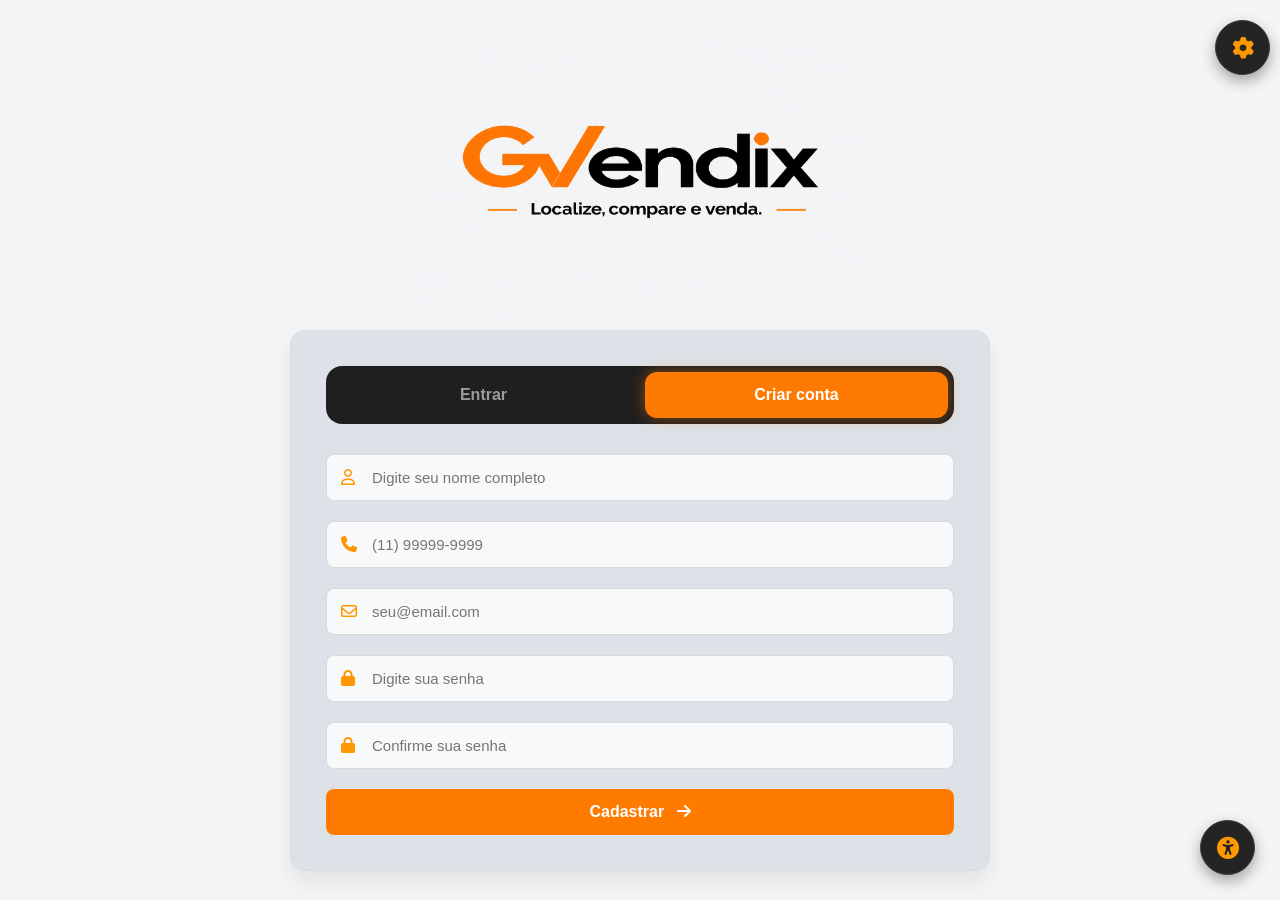
==== FRONT/view/html/cadastroClaro.html @ 5c5d2b64 "Subindo as telasde cadastro e login com temas claro e escuro e botões de acessibilidade funcionando." ====
<!DOCTYPE html>
<html lang="pt-br">

<head>
    <meta charset="UTF-8">
    <meta name="viewport" content="width=device-width, initial-scale=1.0">

    <title>Cadastro Claro</title>

    <link rel="stylesheet" href="../css/cadastroClaro.css">
    <link rel="stylesheet" href="../css/mensagens.css">
    <link rel="stylesheet" href="../css/mudarTema.css">
    <link rel="stylesheet" href="../css/acessibilidade.css">

    <link rel="stylesheet" href="https://cdnjs.cloudflare.com/ajax/libs/font-awesome/6.5.1/css/all.min.css">

    <script src="../js/mascaras.js" defer></script>
    <script src="../../../BACK/validation/validacoes.js" defer></script>
    <script src="../js/mudarTema.js" defer></script>
    <script src="../js/acessibilidade.js" defer></script>
</head>

<body>
    <section class="mudarTema">

        <button id="btnConfig">
            <i class="fa-solid fa-gear"></i>
        </button>

        <div id="menuTema">
            <a href="./cadastroClaro.html">
                <i class="fa-solid fa-sun"></i>
                Tema Claro
            </a>

            <a href="./indexEscuro.html">
                <i class="fa-solid fa-moon"></i>
                Tema Escuro
            </a>
        </div>

    </section>

    <section class="acessibilidade">

        <button id="btnAcessibilidade">
            <i id="iconeAcess" class="fa-solid fa-universal-access"></i>
        </button>

        <div id="menuAcessibilidade">

            <h3>Acessibilidade</h3>

            <button id="btnLeitura">
                <i class="fa-solid fa-volume-high"></i>
                Leitura por voz
            </button>

            <button id="btnAumentar">
                <i class="fa-solid fa-plus"></i>
                Aumentar elementos
            </button>

            <button id="btnDiminuir">
                <i class="fa-solid fa-minus"></i>
                Diminuir elementos
            </button>

            <button id="btnSaturacao">
                <i class="fa-solid fa-circle-half-stroke"></i>
                Saturação
            </button>

        </div>

    </section>

    <main class="container">

        <section class="logo">
            <img id="logoClara" src="../logoClara.png" alt="Logo da gvendix claro">
        </section>

        <section id="formulario">

            <div class="botoes">
                <a href="../html/loginClaro.html" class="btn entrar">Entrar</a>
                <a href="../html/cadastroClaro.html" class="btn criarConta ativo">Criar conta</a>
            </div>

            <form>
                <div class="input-box">
                    <i class="fa-regular fa-user"></i>
                    <input type="text" placeholder="Digite seu nome completo">
                </div>

                <div class="input-box">
                    <i class="fa-solid fa-phone"></i>
                    <input type="tel" id="telefone" maxlength="15" placeholder="(11) 99999-9999">
                </div>

                <div class="input-box">
                    <i class="fa-regular fa-envelope"></i>
                    <input type="email" placeholder="seu@email.com">
                </div>

                <div class="input-box">
                    <i class="fa-solid fa-lock"></i>
                    <input type="password" placeholder="Digite sua senha">

                </div>

                <div class="input-box">
                    <i class="fa-solid fa-lock"></i>
                    <input type="password" placeholder="Confirme sua senha">

                </div>

                <button id="btnCadastrar">
                    Cadastrar
                    <i class="fa-solid fa-arrow-right"></i>
                </button>

            </form>

        </section>

    </main>

</body>

</html>
---- FRONT/view/css/cadastroClaro.css ----
* {
    margin: 0;
    padding: 0;
    box-sizing: border-box;
    font-family: "Inter", sans-serif;
}

body {
    min-height: 100vh;

    display: flex;
    justify-content: center;
    align-items: center;

    background-color: #F4F5F7;
    padding: 20px;
}

.container {
    width: 100%;
    max-width: 700px;
}

.logo {
    display: flex;
    justify-content: center;
    width: 100%;
    height: 300px;
}

.logo #logoClara{
    width: 450px;
    height: 300px;
}

.titulo {
    text-align: center;
    margin-bottom: 25px;
}

.titulo h1 {
    font-size: 40px;
    color: #2C2C2C;
    margin-bottom: 8px;
}

.titulo p {
    color: #6B7280;
    font-size: 15px;
}

.botoes {
    display: flex;
    gap: 10px;

    background: #1f1f1f;
    padding: 6px;
    border-radius: 16px;

    margin-bottom: 30px;
}

.btn {
    flex: 1;

    text-decoration: none;

    text-align: center;

    padding: 14px 0;

    border-radius: 12px;

    font-weight: 600;
    font-size: 16px;

    transition: .3s;
}

.entrar {
    background: transparent;
    color: #9c9c9c;
}

.entrar:hover {
    background: #2d2d2d;
}

.ativo {
    background: #ff7a00;
    color: white;

    box-shadow: 0 0 15px rgba(255, 122, 0, .45);
}

.ativo:hover {
    background: #ff8b1f;
}

#formulario{
    background: #DDE2E8;
    border: 1px solid #D9DDE3;
    box-shadow: 0 12px 25px rgba(0,0,0,.08);
    padding: 35px;

    border-radius: 15px;
}

form {
    display: flex;
    flex-direction: column;
}

legend {
    text-align: center;

    color: white;

    font-size: 25px;
    font-weight: bold;

    margin-bottom: 25px;
}

legend i {
    margin-right: 8px;
}

.input-box {
    position: relative;
    width: 100%;
    margin-bottom: 20px;
}

.input-box input {
    width: 100%;

    padding: 14px 45px;

    border: none;
    border-radius: 8px;

    outline: none;

    font-size: 15px;
    background: #F8F9FA;
    border: 1px solid #D9D9D9;

}

.input-box i {
    position: absolute;

    top: 50%;
    transform: translateY(-50%);

    color: #ff9800;
}

.input-box i:first-child {
    left: 15px;
}

#btnCadastrar {
    width: 100%;

    padding: 14px;

    border: none;
    border-radius: 8px;

    background-color: #ff7b00;

    color: white;

    font-size: 16px;
    font-weight: bold;

    cursor: pointer;

    transition: 0.3s;
}

#btnCadastrar:hover {
    background-color: #e96f00;
}

#btnCadastrar i {
    margin-left: 8px;
}
---- FRONT/view/css/mensagens.css ----
.alert {
    color: white;
    padding: 20px;
    margin-bottom: 5px;
}

.alert.alert-danger {background-color: #f44336;}
.alert.alert-success {background-color: #4CAF50;}
.alert.alert-info {background-color: #2196F3;}
.alert.alert-warning {background-color: #ff9800;}

.closebtn {
    font-weight: bold;
    float: right;
    font-size: 22px;
    line-height: 20px;
    cursor: pointer;
    transition: 0.3s;
}

.closebtn:hover {
    color: black;
}
---- FRONT/view/css/mudarTema.css ----
.mudarTema {
    position: fixed;
    top: 20px;
    right: 10px;
    z-index: 1000;
}

/* Botão da engrenagem */
#btnConfig {
    width: 55px;
    height: 55px;

    display: flex;
    justify-content: center;
    align-items: center;

    border: none;
    border-radius: 50%;

    background: #242424;
    border: 1px solid #3A3A3A;

    color: #FF9800;

    font-size: 22px;

    cursor: pointer;

    box-shadow: 0 6px 15px rgba(0, 0, 0, .35);

    transition: .3s;
}

#btnConfig:hover {
    background: #303030;
    transform: rotate(90deg);
}

/* Menu */
#menuTema {
    position: absolute;

    top: 70px;
    right: 0;

    width: 200px;

    background: #242424;

    border: 1px solid #3A3A3A;

    border-radius: 12px;

    overflow: hidden;

    display: none;

    box-shadow: 0 10px 25px rgba(0, 0, 0, .4);
}

/* Título */
#menuTema h3 {
    padding: 15px;

    color: white;

    font-size: 15px;

    border-bottom: 1px solid #3A3A3A;
}

/* Opções */
#menuTema a {
    display: flex;
    align-items: center;
    gap: 12px;

    padding: 15px;

    color: #E5E5E5;

    text-decoration: none;

    transition: .25s;
}

/* Ícones */
#menuTema i {
    color: #FF9800;
    width: 20px;
    text-align: center;
}

/* Hover */
#menuTema a:hover {
    background: #FF9800;
    color: white;
}

#menuTema a:hover i {
    color: white;
}
---- FRONT/view/css/acessibilidade.css ----
/* ============================
   ACESSIBILIDADE
============================ */

.acessibilidade {
    position: fixed;
    right: 25px;
    bottom: 25px;
    z-index: 999;
}

.formulario {
    position: relative;
    z-index: 1;
}


/* Botão ♿ */

#btnAcessibilidade {
    width: 55px;
    height: 55px;

    display: flex;
    justify-content: center;
    align-items: center;

    border: 1px solid #3A3A3A;
    border-radius: 50%;

    background: #242424;
    color: #FF9800;

    font-size: 22px;
    cursor: pointer;

    box-shadow: 0 6px 15px rgba(0,0,0,.35);

    transition: .3s;
}


#btnAcessibilidade:hover {
    background: #303030;
    transform: scale(1.08);
}


/* Menu */

#menuAcessibilidade {

    position: absolute;

    bottom: 70px;
    right: 0;

    width: 230px;

    background: #242424;

    border: 1px solid #3A3A3A;
    border-radius: 12px;

    overflow: hidden;

    display: none;

    box-shadow: 0 10px 25px rgba(0,0,0,.4);
}


/* Título */

#menuAcessibilidade h3 {

    padding: 15px;

    color: white;

    font-size: 15px;

    border-bottom: 1px solid #3A3A3A;
}



/* Botões */

#menuAcessibilidade button {

    width: 100%;

    display: flex;
    align-items: center;

    gap: 12px;

    padding: 15px;

    background: transparent;

    border: none;

    color: #E5E5E5;

    font-size: 15px;

    text-align: left;

    cursor: pointer;

    transition: .25s;
}


#menuAcessibilidade button i {

    color: #FF9800;

    width: 20px;

    text-align: center;
}



#menuAcessibilidade button:hover {

    background: #FF9800;

    color: white;
}


#menuAcessibilidade button:hover i {

    color: white;
}



/* ============================
   TABLETS
============================ */

@media (max-width:900px){

    .container{
        max-width:450px;
        margin:auto;
    }

}



/* ============================
   CELULARES
============================ */

@media (max-width:600px){

    .acessibilidade {

        right:12px;
        bottom:12px;

    }


    #btnAcessibilidade {

        width:42px;
        height:42px;

        font-size:17px;

    }


    #menuAcessibilidade {

        width:200px;

        bottom:55px;

        border-radius:10px;

    }


    .container {

        width:calc(100% - 32px);

        margin:auto;

        padding-bottom:80px;

    }


    .formulario {

        width:100%;

        padding:20px;

    }

}



/* ============================
   CELULARES MUITO PEQUENOS
============================ */

@media (max-width:360px){


    .acessibilidade {

        right:10px;
        bottom:10px;

    }


    #btnAcessibilidade {

        width:40px;
        height:40px;

        font-size:16px;

    }


    #menuAcessibilidade {

        width:190px;

    }


    .formulario {

        padding:18px;

    }

}
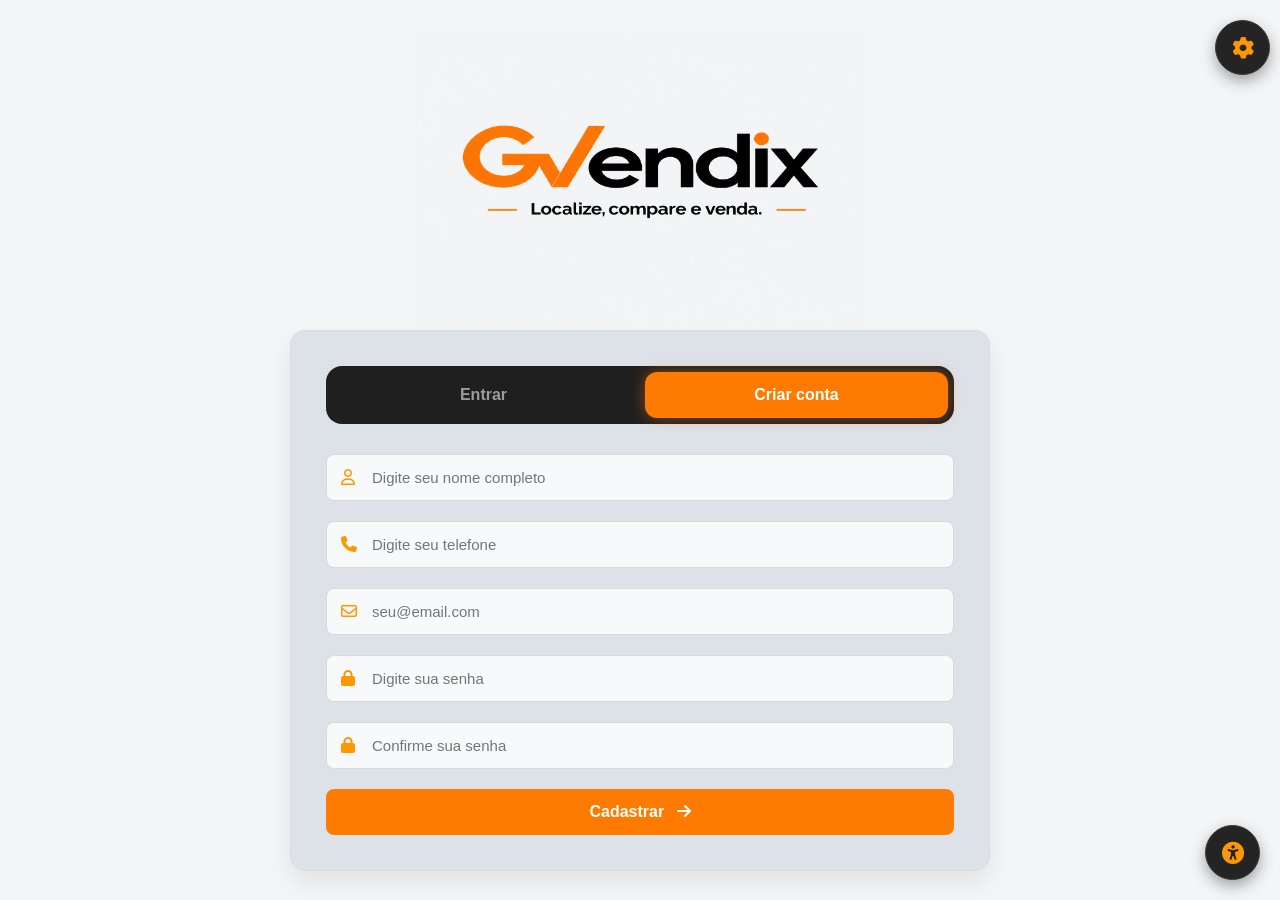
==== commit f40cf598: "Subindo css ok com responsividade ok" ====
--- a/FRONT/view/html/cadastroClaro.html
+++ b/FRONT/view/html/cadastroClaro.html
@@ -78,7 +78,7 @@
     <main class="container">
 
         <section class="logo">
-            <img id="logoClara" src="../logoClara.png" alt="Logo da gvendix claro">
+            <img id="logoClara" src="../imagens/logoClara.png" alt="Logo da gvendix claro">
         </section>
 
         <section id="formulario">
@@ -96,7 +96,7 @@
 
                 <div class="input-box">
                     <i class="fa-solid fa-phone"></i>
-                    <input type="tel" id="telefone" maxlength="15" placeholder="(11) 99999-9999">
+                    <input type="tel" id="telefone" maxlength="15" placeholder="Digite seu telefone">
                 </div>
 
                 <div class="input-box">
--- a/FRONT/view/css/acessibilidade.css
+++ b/FRONT/view/css/acessibilidade.css
@@ -1,12 +1,13 @@
-/* ============================
-   ACESSIBILIDADE
-============================ */
-
 .acessibilidade {
-    position: fixed;
-    right: 25px;
-    bottom: 25px;
-    z-index: 999;
+    position: fixed !important;
+
+    right: 20px;
+    bottom: 20px;
+
+    z-index: 999999;
+
+    width: max-content;
+    height: max-content;
 }
 
 .formulario {
@@ -15,8 +16,6 @@
 }
 
 
-/* Botão ♿ */
-
 #btnAcessibilidade {
     width: 55px;
     height: 55px;
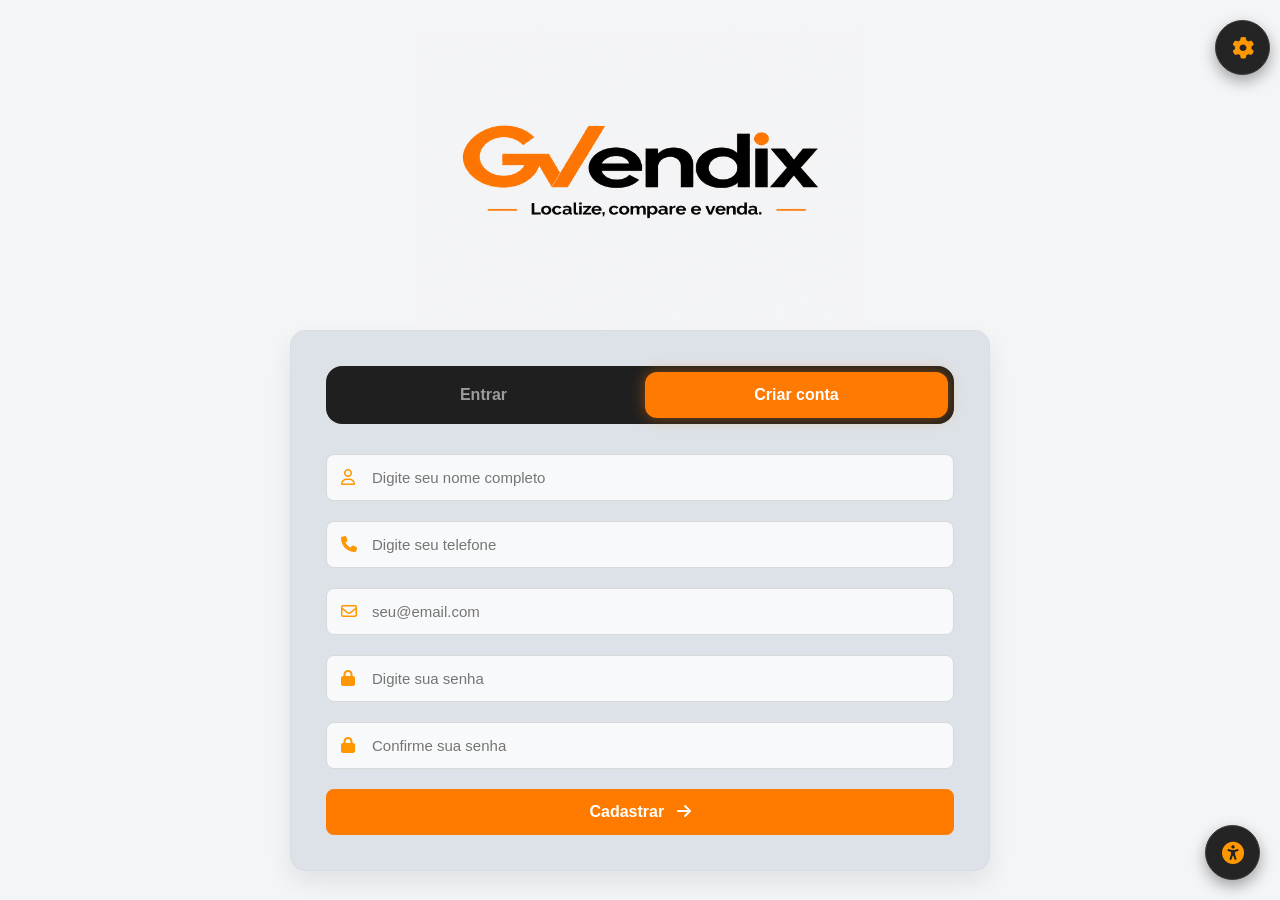
==== commit cac78db5: "Login funcionando e funções correlatas como alterar senha, lembrar de mim, na parte do perfil o sair" ====
--- a/FRONT/view/html/cadastroClaro.html
+++ b/FRONT/view/html/cadastroClaro.html
@@ -15,9 +15,11 @@
     <link rel="stylesheet" href="https://cdnjs.cloudflare.com/ajax/libs/font-awesome/6.5.1/css/all.min.css">
 
     <script src="../js/mascaras.js" defer></script>
-    <script src="../../../BACK/validation/validacoes.js" defer></script>
     <script src="../js/mudarTema.js" defer></script>
     <script src="../js/acessibilidade.js" defer></script>
+    <script src="../../controller_view/api.js" defer></script>
+    <script src="../../controller_view/cadastrar.js" defer></script>
+    <script src="../../controller_view/atualizar.js" defer></script>
 </head>
 
 <body>
@@ -81,38 +83,41 @@
             <img id="logoClara" src="../imagens/logoClara.png" alt="Logo da gvendix claro">
         </section>
 
-        <section id="formulario">
+        <section id="formularioCadastro">
 
             <div class="botoes">
                 <a href="../html/loginClaro.html" class="btn entrar">Entrar</a>
                 <a href="../html/cadastroClaro.html" class="btn criarConta ativo">Criar conta</a>
             </div>
 
-            <form>
+            <form id="frmUsuario">
+
+                <div id="divMensagens"></div>
+
                 <div class="input-box">
                     <i class="fa-regular fa-user"></i>
-                    <input type="text" placeholder="Digite seu nome completo">
+                    <input type="text" name="nome" id="nome" placeholder="Digite seu nome completo">
                 </div>
 
                 <div class="input-box">
                     <i class="fa-solid fa-phone"></i>
-                    <input type="tel" id="telefone" maxlength="15" placeholder="Digite seu telefone">
+                    <input type="tel" name="telefone" id="telefone" maxlength="15" placeholder="Digite seu telefone">
                 </div>
 
                 <div class="input-box">
                     <i class="fa-regular fa-envelope"></i>
-                    <input type="email" placeholder="seu@email.com">
+                    <input type="email" name="email" id="email" placeholder="seu@email.com">
                 </div>
 
                 <div class="input-box">
                     <i class="fa-solid fa-lock"></i>
-                    <input type="password" placeholder="Digite sua senha">
+                    <input type="password" name="senha" id="senha" placeholder="Digite sua senha">
 
                 </div>
 
                 <div class="input-box">
                     <i class="fa-solid fa-lock"></i>
-                    <input type="password" placeholder="Confirme sua senha">
+                    <input type="password" name="confirSenha" id="confirSenha" placeholder="Confirme sua senha">
 
                 </div>
 
--- a/FRONT/view/css/cadastroClaro.css
+++ b/FRONT/view/css/cadastroClaro.css
@@ -97,7 +97,7 @@
     background: #ff8b1f;
 }
 
-#formulario{
+#formularioCadastro{
     background: #DDE2E8;
     border: 1px solid #D9DDE3;
     box-shadow: 0 12px 25px rgba(0,0,0,.08);
